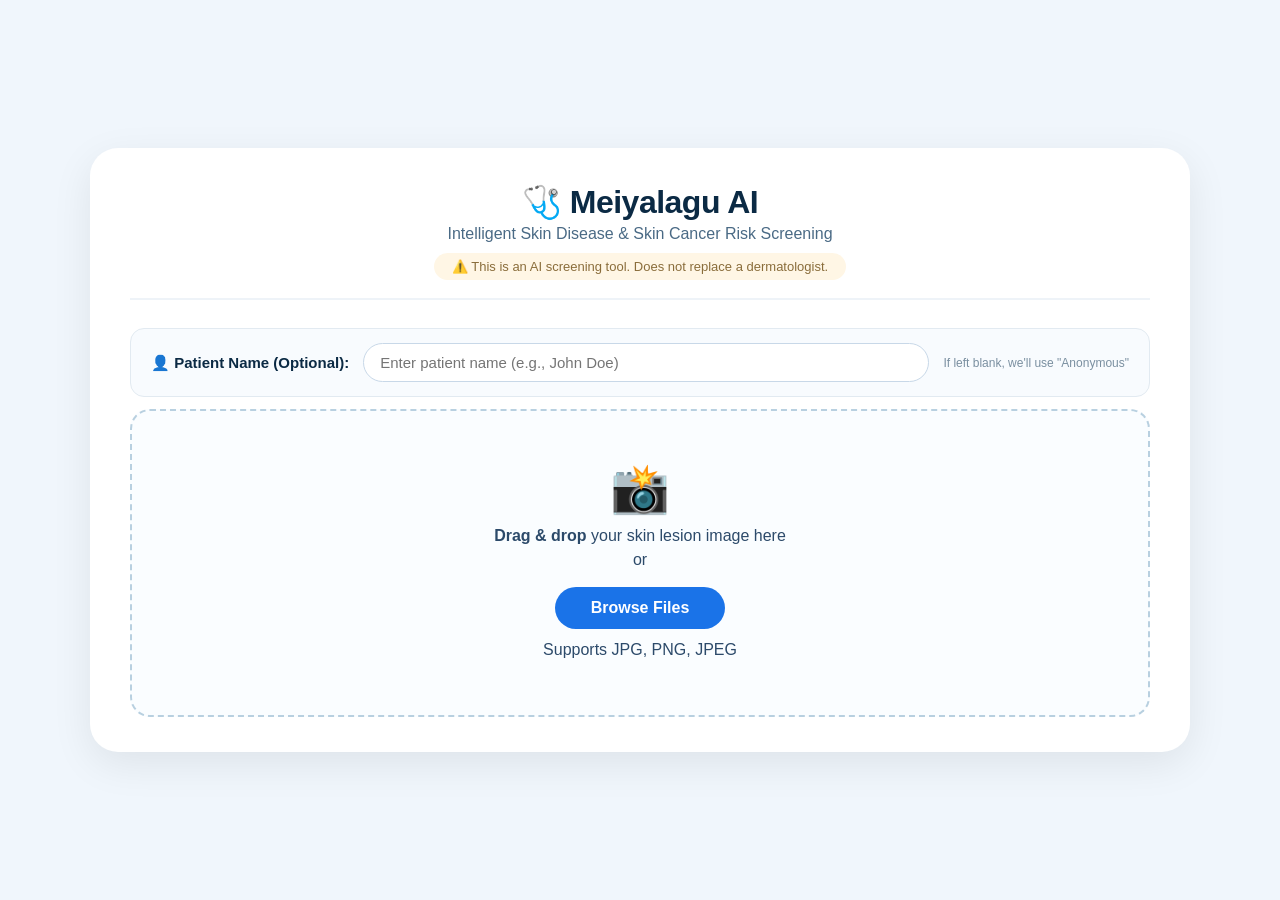
==== templates/index.html @ 54ef8872 "Initial commit: Meiyalagu AI - Skin Disease & Cancer Risk Screening System" ====
<!DOCTYPE html>
<html lang="en">
<head>
    <meta charset="UTF-8" />
    <meta name="viewport" content="width=device-width, initial-scale=1.0" />
    <title>Meiyalagu AI - Skin Screening</title>
    <link rel="stylesheet" href="/static/style.css" />
</head>
<body>

    <div class="container">
        <!-- Header -->
        <header>
            <h1>🩺 Meiyalagu AI</h1>
            <p class="subtitle">Intelligent Skin Disease &amp; Skin Cancer Risk Screening</p>
            <p class="disclaimer-banner">
                ⚠️ This is an AI screening tool. Does not replace a dermatologist.
            </p>
        </header>

        <!-- Patient Name Input -->
        <div class="patient-input">
            <label for="patientName">👤 Patient Name (Optional):</label>
            <input type="text" id="patientName" placeholder="Enter patient name (e.g., John Doe)" />
            <p class="hint">If left blank, we'll use "Anonymous"</p>
        </div>

        <!-- Upload Area -->
        <div class="upload-area" id="uploadArea">
            <div class="upload-icon">📸</div>
            <p><strong>Drag &amp; drop</strong> your skin lesion image here</p>
            <p>or</p>
            <button type="button" onclick="document.getElementById('fileInput').click()">
                Browse Files
            </button>
            <input type="file" id="fileInput" accept="image/*" style="display:none" />
            <p class="file-hint">Supports JPG, PNG, JPEG</p>
        </div>

        <!-- Loading Spinner -->
        <div id="loading" style="display:none;">
            <div class="spinner"></div>
            <p>🧠 Analyzing with AI... Please wait.</p>
        </div>

        <!-- Results Dashboard -->
        <div id="results" style="display:none;">
            <div class="result-card">
                <h2>📋 Screening Result</h2>

                <!-- Trend Alert (shown if risk escalated) -->
                <div id="trendAlert" style="display:none;" class="trend-alert">
                    ⚠️ <span id="trendMessage"></span>
                </div>

                <div class="result-grid">
                    <!-- Left: Images -->
                    <div class="image-panel">
                        <div class="image-box">
                            <h3>📷 Uploaded Image</h3>
                            <img id="originalImage" src="#" alt="Uploaded lesion" />
                        </div>
                        <div class="image-box">
                            <h3>🔥 AI Attention (Grad-CAM)</h3>
                            <img id="gradcamImage" src="#" alt="Grad-CAM heatmap" />
                            <p class="heatmap-note">
                                <em>Highlighted region shows what the AI focused on.</em>
                            </p>
                        </div>
                    </div>

                    <!-- Right: Info -->
                    <div class="info-panel">
                        <div id="qualityBadge" class="badge badge-success">✅ Quality: Passed</div>

                        <!-- Disease Classification Card -->
                        <div class="card disease-card">
                            <h4>🧬 Skin Disease Classification</h4>
                            <h3 id="className" class="prediction-name">Melanocytic Nevus</h3>
                            <div class="confidence-section">
                                <span>Confidence: <strong id="confidenceValue">87%</strong></span>
                                <div class="confidence-bar-bg">
                                    <div id="confidenceFill" class="confidence-bar-fill" style="width:87%;"></div>
                                </div>
                            </div>
                        </div>

                        <!-- Cancer Risk Screening Card -->
                        <div class="card risk-card">
                            <h4>🔴 Cancer Risk Screening</h4>
                            <div id="riskBadge" class="badge badge-low">🟢 Lower Concern</div>
                            <p id="recommendationText" class="recommendation">
                                Monitor the lesion and consult a professional if changes occur.
                            </p>
                        </div>

                        <div class="disclaimer-box">
                            ⚠️ This is an AI-assisted screening tool. 
                            It is not a clinical diagnosis. Always consult a qualified dermatologist.
                        </div>
                    </div>
                </div>
            </div>
        </div>
    </div>

    <script src="/static/script.js"></script>
</body>
</html>
---- static/style.css ----
/* ────────── Reset & Base ────────── */
* {
    margin: 0;
    padding: 0;
    box-sizing: border-box;
}

body {
    font-family: 'Segoe UI', Tahoma, Geneva, Verdana, sans-serif;
    background: #f0f6fc;
    padding: 20px;
    min-height: 100vh;
    display: flex;
    justify-content: center;
    align-items: center;
}

.container {
    max-width: 1100px;
    width: 100%;
    background: #ffffff;
    padding: 35px 40px;
    border-radius: 28px;
    box-shadow: 0 12px 40px rgba(0, 0, 0, 0.08);
}

/* ────────── Header ────────── */
header {
    text-align: center;
    border-bottom: 2px solid #eef3f8;
    padding-bottom: 18px;
    margin-bottom: 28px;
}

header h1 {
    font-size: 32px;
    color: #0b2a44;
    letter-spacing: -0.5px;
}

.subtitle {
    font-size: 16px;
    color: #4a6a85;
    margin-top: 4px;
}

.disclaimer-banner {
    font-size: 13px;
    color: #8a6d3b;
    background: #fff6e5;
    display: inline-block;
    padding: 6px 18px;
    border-radius: 30px;
    margin-top: 10px;
}

/* ────────── Patient Input ────────── */
.patient-input {
    margin: 18px 0 12px;
    display: flex;
    align-items: center;
    gap: 14px;
    flex-wrap: wrap;
    background: #f8fbfe;
    padding: 14px 20px;
    border-radius: 14px;
    border: 1px solid #e2eaf1;
}

.patient-input label {
    font-weight: 600;
    color: #0b2a44;
    font-size: 15px;
}

.patient-input input {
    flex: 1;
    min-width: 180px;
    padding: 10px 16px;
    border: 1px solid #c8d8e8;
    border-radius: 30px;
    font-size: 15px;
    outline: none;
    transition: border 0.25s;
}

.patient-input input:focus {
    border-color: #1a73e8;
    box-shadow: 0 0 0 3px rgba(26, 115, 232, 0.15);
}

.patient-input .hint {
    font-size: 12px;
    color: #7a8fa0;
    margin: 0;
}

/* ────────── Upload Area ────────── */
.upload-area {
    border: 2px dashed #b8d0e0;
    border-radius: 20px;
    padding: 50px 20px;
    text-align: center;
    background: #fafdff;
    cursor: pointer;
    transition: all 0.25s ease;
}

.upload-area:hover {
    background: #eef6fe;
    border-color: #7aa9d9;
}

.upload-icon {
    font-size: 48px;
    margin-bottom: 10px;
}

.upload-area p {
    color: #2c4a6a;
    font-size: 16px;
    margin: 6px 0;
}

.upload-area button {
    background: #1a73e8;
    color: white;
    border: none;
    padding: 12px 36px;
    border-radius: 40px;
    font-size: 16px;
    font-weight: 600;
    cursor: pointer;
    margin: 12px 0 6px;
    transition: background 0.2s;
}

.upload-area button:hover {
    background: #1558b0;
}

.file-hint {
    font-size: 13px;
    color: #7a8fa0;
    margin-top: 8px;
}

/* ────────── Spinner ────────── */
.spinner {
    border: 6px solid #e2eaf1;
    border-top: 6px solid #1a73e8;
    border-radius: 50%;
    width: 56px;
    height: 56px;
    animation: spin 0.9s linear infinite;
    margin: 20px auto 12px;
}

@keyframes spin {
    0% { transform: rotate(0deg); }
    100% { transform: rotate(360deg); }
}

#loading {
    text-align: center;
    padding: 30px 0;
}

#loading p {
    color: #1a3b5d;
    font-size: 17px;
    font-weight: 500;
}

/* ────────── Results Card ────────── */
.result-card {
    margin-top: 10px;
}

.result-card h2 {
    font-size: 24px;
    color: #0b2a44;
    margin-bottom: 18px;
}

.result-grid {
    display: flex;
    gap: 30px;
    flex-wrap: wrap;
}

/* ── Trend Alert ── */
.trend-alert {
    background: #f8d7da;
    color: #721c24;
    padding: 14px 20px;
    border-radius: 12px;
    border-left: 6px solid #dc3545;
    margin-bottom: 18px;
    font-weight: 600;
    font-size: 16px;
}

/* ── Image Panel ── */
.image-panel {
    flex: 1.2;
    min-width: 280px;
}

.image-box {
    margin-bottom: 18px;
}

.image-box h3 {
    font-size: 15px;
    color: #2c4a6a;
    margin-bottom: 6px;
}

.image-box img {
    width: 100%;
    max-height: 280px;
    object-fit: contain;
    border-radius: 14px;
    border: 1px solid #e2eaf1;
    background: #fafcfe;
}

.heatmap-note {
    font-size: 13px;
    color: #6a8a9f;
    margin-top: 4px;
}

/* ── Info Panel ── */
.info-panel {
    flex: 1;
    min-width: 250px;
    display: flex;
    flex-direction: column;
    gap: 16px;
}

.badge {
    display: inline-block;
    padding: 6px 16px;
    border-radius: 30px;
    font-weight: 600;
    font-size: 14px;
}

.badge-success {
    background: #d4edda;
    color: #155724;
}

.badge-low {
    background: #d1ecf1;
    color: #0c5460;
}

.badge-high {
    background: #f8d7da;
    color: #721c24;
}

/* ── Cards for Disease & Risk ── */
.card {
    background: white;
    border-radius: 16px;
    padding: 18px 20px;
    border: 1px solid #e2eaf1;
    box-shadow: 0 2px 8px rgba(0,0,0,0.03);
}

.disease-card {
    border-left: 5px solid #1a73e8;
}

.risk-card {
    border-left: 5px solid #e67e22;
}

.card h4 {
    font-size: 14px;
    color: #4a6a85;
    margin-bottom: 8px;
    text-transform: uppercase;
    letter-spacing: 0.5px;
}

.prediction-name {
    font-size: 22px;
    color: #0b2a44;
    margin: 6px 0 10px;
}

.confidence-section {
    margin-top: 6px;
}

.confidence-section span {
    font-size: 15px;
    color: #1a3b5d;
}

.confidence-bar-bg {
    background: #e2eaf1;
    border-radius: 30px;
    height: 10px;
    margin-top: 5px;
    overflow: hidden;
    width: 100%;
}

.confidence-bar-fill {
    background: #1a73e8;
    height: 10px;
    border-radius: 30px;
    transition: width 0.6s ease;
}

.recommendation {
    font-size: 16px;
    color: #1a3b5d;
    background: #f8fbfe;
    padding: 12px 16px;
    border-radius: 10px;
    margin-top: 10px;
    line-height: 1.5;
}

.disclaimer-box {
    font-size: 13px;
    color: #6a7a8a;
    background: #f0f4fa;
    padding: 14px 18px;
    border-radius: 12px;
    border: 1px solid #e2eaf1;
}

/* ────────── Responsive ────────── */
@media (max-width: 750px) {
    .container {
        padding: 20px;
    }
    .result-grid {
        flex-direction: column;
    }
    header h1 {
        font-size: 26px;
    }
    .patient-input {
        flex-direction: column;
        align-items: stretch;
    }
}
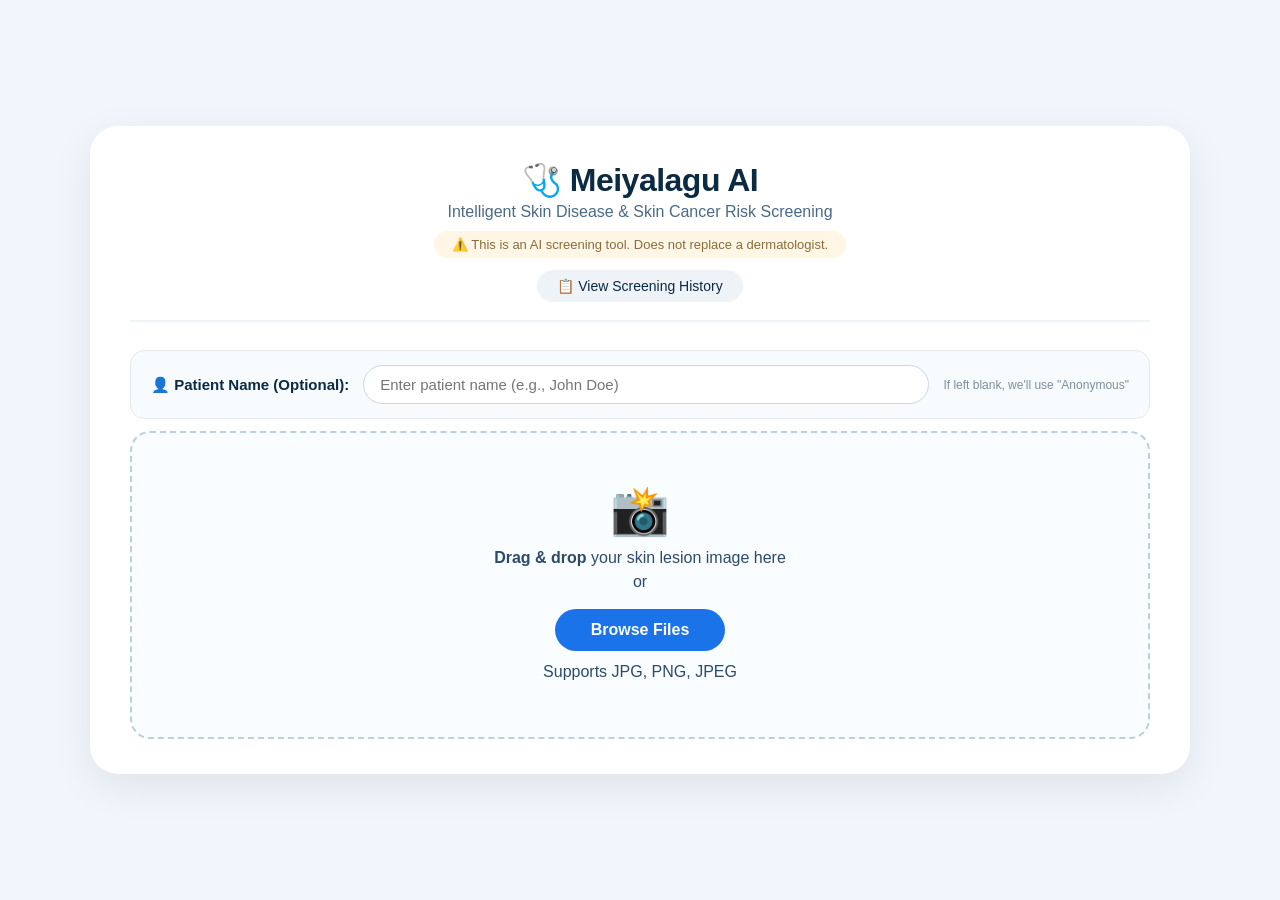
==== commit 8371c813: "Add screening history page and PDF report generator" ====
--- a/templates/index.html
+++ b/templates/index.html
@@ -16,6 +16,9 @@
             <p class="disclaimer-banner">
                 ⚠️ This is an AI screening tool. Does not replace a dermatologist.
             </p>
+            <div class="nav-links">
+                <a href="/history" class="nav-link">📋 View Screening History</a>
+            </div>
         </header>
 
         <!-- Patient Name Input -->
@@ -54,7 +57,7 @@
                 </div>
 
                 <div class="result-grid">
-                    <!-- Left: Images -->
+                    <!-- LEFT: Images -->
                     <div class="image-panel">
                         <div class="image-box">
                             <h3>📷 Uploaded Image</h3>
@@ -69,13 +72,19 @@
                         </div>
                     </div>
 
-                    <!-- Right: Info -->
+                    <!-- RIGHT: Two Separate Cards -->
                     <div class="info-panel">
+                        <!-- Quality Badge -->
                         <div id="qualityBadge" class="badge badge-success">✅ Quality: Passed</div>
 
-                        <!-- Disease Classification Card -->
+                        <!-- ========================================== -->
+                        <!-- CARD 1: SKIN DISEASE CLASSIFICATION (BLUE) -->
+                        <!-- ========================================== -->
                         <div class="card disease-card">
-                            <h4>🧬 Skin Disease Classification</h4>
+                            <div class="card-header">
+                                <span class="card-icon">🧬</span>
+                                <h4>Skin Disease Classification</h4>
+                            </div>
                             <h3 id="className" class="prediction-name">Melanocytic Nevus</h3>
                             <div class="confidence-section">
                                 <span>Confidence: <strong id="confidenceValue">87%</strong></span>
@@ -85,15 +94,26 @@
                             </div>
                         </div>
 
-                        <!-- Cancer Risk Screening Card -->
+                        <!-- ========================================== -->
+                        <!-- CARD 2: CANCER RISK SCREENING (RED/AMBER)   -->
+                        <!-- ========================================== -->
                         <div class="card risk-card">
-                            <h4>🔴 Cancer Risk Screening</h4>
+                            <div class="card-header">
+                                <span class="card-icon">🚨</span>
+                                <h4>Cancer Risk Screening</h4>
+                            </div>
                             <div id="riskBadge" class="badge badge-low">🟢 Lower Concern</div>
                             <p id="recommendationText" class="recommendation">
                                 Monitor the lesion and consult a professional if changes occur.
                             </p>
                         </div>
 
+                        <!-- PDF DOWNLOAD BUTTON -->
+                        <a id="downloadPdfBtn" href="#" target="_blank" class="btn-pdf" style="display:none;">
+                            📄 Download PDF Report
+                        </a>
+
+                        <!-- Disclaimer -->
                         <div class="disclaimer-box">
                             ⚠️ This is an AI-assisted screening tool. 
                             It is not a clinical diagnosis. Always consult a qualified dermatologist.
--- a/static/style.css
+++ b/static/style.css
@@ -52,6 +52,27 @@
     padding: 6px 18px;
     border-radius: 30px;
     margin-top: 10px;
+}
+
+/* ────────── Navigation Links ────────── */
+.nav-links {
+    margin-top: 12px;
+}
+
+.nav-link {
+    display: inline-block;
+    background: #eef3f8;
+    color: #0b2a44;
+    padding: 8px 20px;
+    border-radius: 30px;
+    text-decoration: none;
+    font-size: 14px;
+    font-weight: 500;
+    transition: background 0.2s;
+}
+
+.nav-link:hover {
+    background: #dce6ef;
 }
 
 /* ────────── Patient Input ────────── */
@@ -273,18 +294,31 @@
     box-shadow: 0 2px 8px rgba(0,0,0,0.03);
 }
 
+/* Disease Card: Blue Theme */
 .disease-card {
     border-left: 5px solid #1a73e8;
 }
 
+/* Risk Card: Red/Amber Theme */
 .risk-card {
-    border-left: 5px solid #e67e22;
+    border-left: 5px solid #dc3545;
+}
+
+.card-header {
+    display: flex;
+    align-items: center;
+    gap: 8px;
+    margin-bottom: 8px;
+}
+
+.card-icon {
+    font-size: 18px;
 }
 
 .card h4 {
     font-size: 14px;
     color: #4a6a85;
-    margin-bottom: 8px;
+    margin: 0;
     text-transform: uppercase;
     letter-spacing: 0.5px;
 }
@@ -330,6 +364,28 @@
     line-height: 1.5;
 }
 
+/* ── PDF Button ── */
+.btn-pdf {
+    display: inline-block;
+    background: #dc3545;
+    color: white;
+    padding: 12px 28px;
+    border-radius: 30px;
+    text-decoration: none;
+    font-size: 16px;
+    font-weight: 600;
+    text-align: center;
+    transition: background 0.2s;
+    border: none;
+    cursor: pointer;
+}
+
+.btn-pdf:hover {
+    background: #b02a37;
+    color: white;
+}
+
+/* ── Disclaimer ── */
 .disclaimer-box {
     font-size: 13px;
     color: #6a7a8a;
@@ -337,6 +393,114 @@
     padding: 14px 18px;
     border-radius: 12px;
     border: 1px solid #e2eaf1;
+}
+
+/* ────────── History Page ────────── */
+.back-link {
+    display: inline-block;
+    margin-top: 10px;
+    color: #1a73e8;
+    text-decoration: none;
+    font-weight: 500;
+}
+
+.back-link:hover {
+    text-decoration: underline;
+}
+
+.table-container {
+    overflow-x: auto;
+    margin-top: 20px;
+}
+
+.history-table {
+    width: 100%;
+    border-collapse: collapse;
+    background: white;
+    border-radius: 12px;
+    overflow: hidden;
+    box-shadow: 0 2px 12px rgba(0, 0, 0, 0.06);
+}
+
+.history-table thead {
+    background: #f0f6fc;
+}
+
+.history-table th {
+    padding: 14px 16px;
+    text-align: left;
+    font-weight: 600;
+    color: #0b2a44;
+    font-size: 14px;
+    border-bottom: 2px solid #dce6ef;
+}
+
+.history-table td {
+    padding: 14px 16px;
+    border-bottom: 1px solid #eef3f8;
+    font-size: 14px;
+    color: #1a3b5d;
+}
+
+.history-table tr:hover td {
+    background: #f8fbfe;
+}
+
+.history-table .badge {
+    font-size: 12px;
+    padding: 4px 12px;
+}
+
+.btn-small {
+    display: inline-block;
+    background: #1a73e8;
+    color: white;
+    padding: 6px 16px;
+    border-radius: 20px;
+    text-decoration: none;
+    font-size: 13px;
+    transition: background 0.2s;
+}
+
+.btn-small:hover {
+    background: #1558b0;
+}
+
+.history-stats {
+    margin-top: 20px;
+    padding: 16px 20px;
+    background: #f8fbfe;
+    border-radius: 12px;
+    border: 1px solid #e2eaf1;
+    text-align: center;
+}
+
+.empty-state {
+    text-align: center;
+    padding: 50px 20px;
+}
+
+.empty-state p {
+    font-size: 18px;
+    color: #4a6a85;
+    margin: 8px 0;
+}
+
+.btn-primary {
+    display: inline-block;
+    background: #1a73e8;
+    color: white;
+    padding: 12px 32px;
+    border-radius: 30px;
+    text-decoration: none;
+    font-size: 16px;
+    font-weight: 600;
+    margin-top: 16px;
+    transition: background 0.2s;
+}
+
+.btn-primary:hover {
+    background: #1558b0;
 }
 
 /* ────────── Responsive ────────── */
@@ -354,4 +518,8 @@
         flex-direction: column;
         align-items: stretch;
     }
+    .btn-pdf {
+        width: 100%;
+        text-align: center;
+    }
 }
